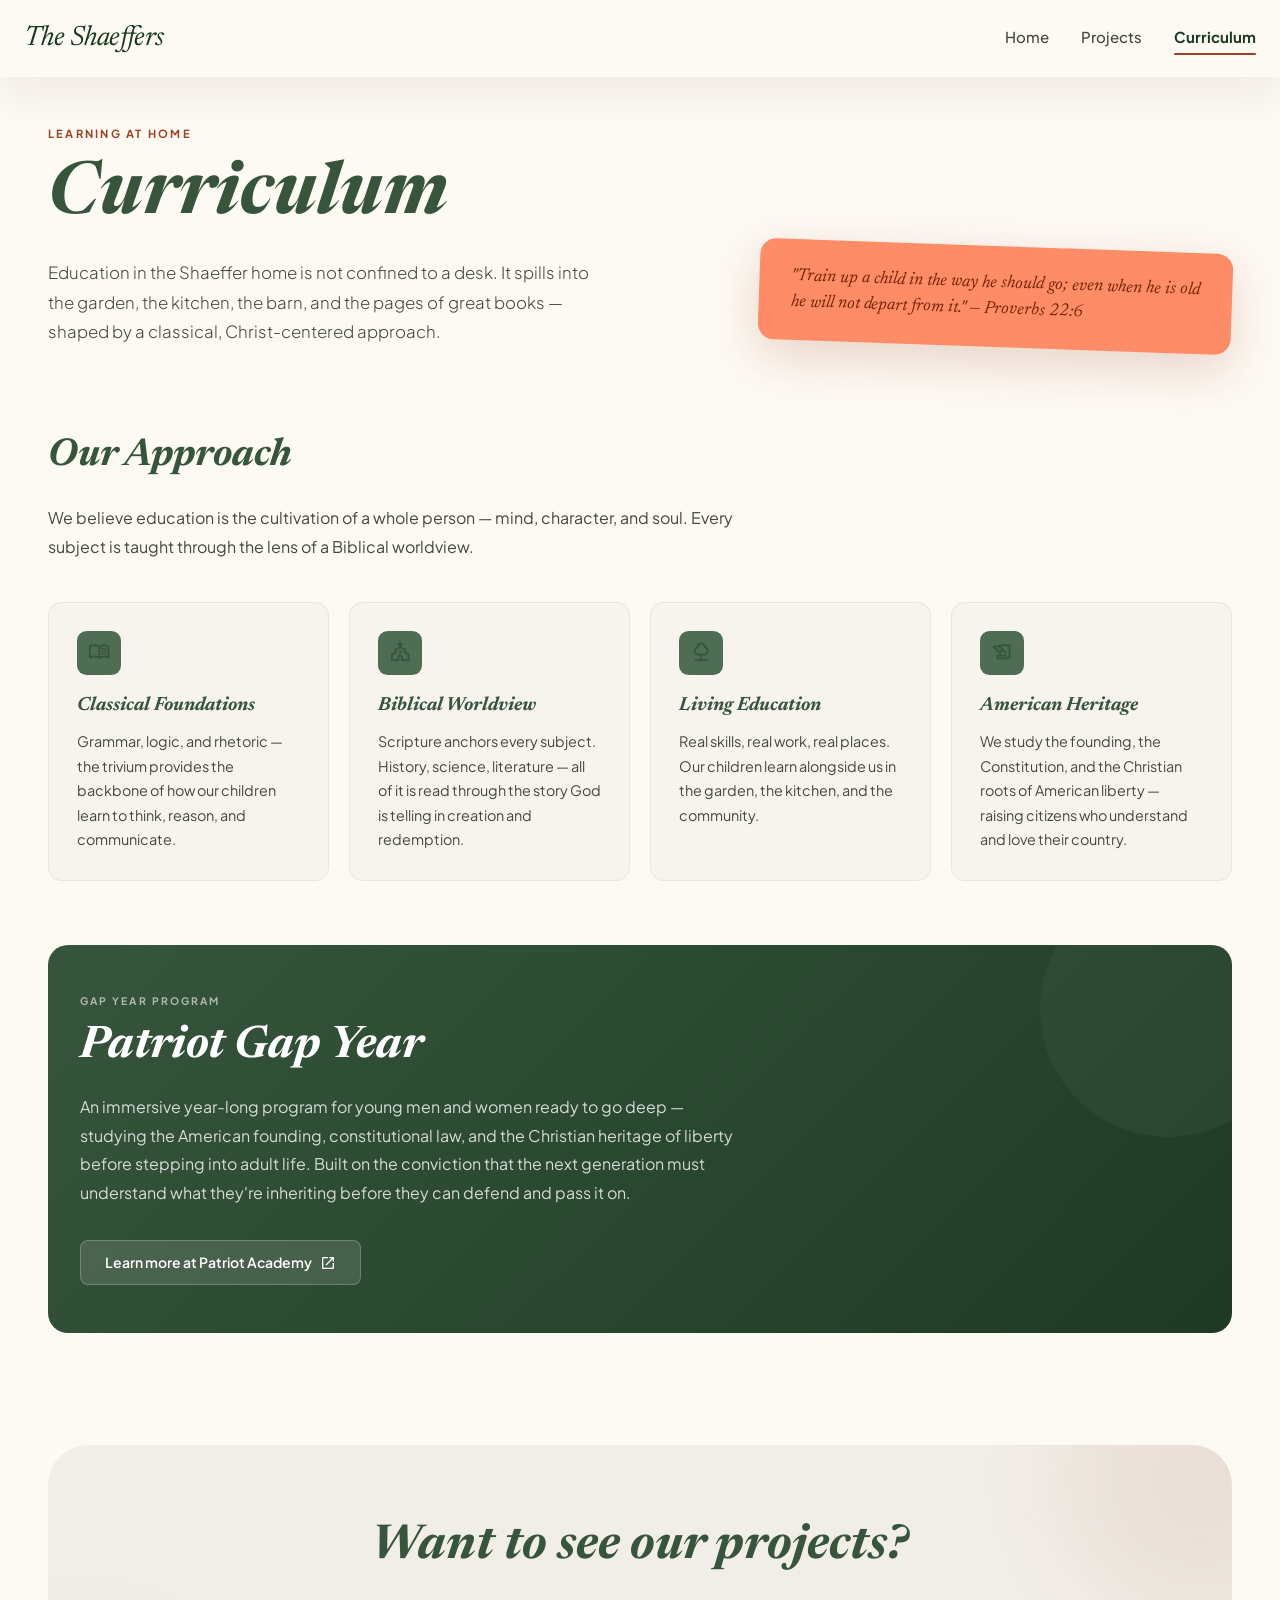
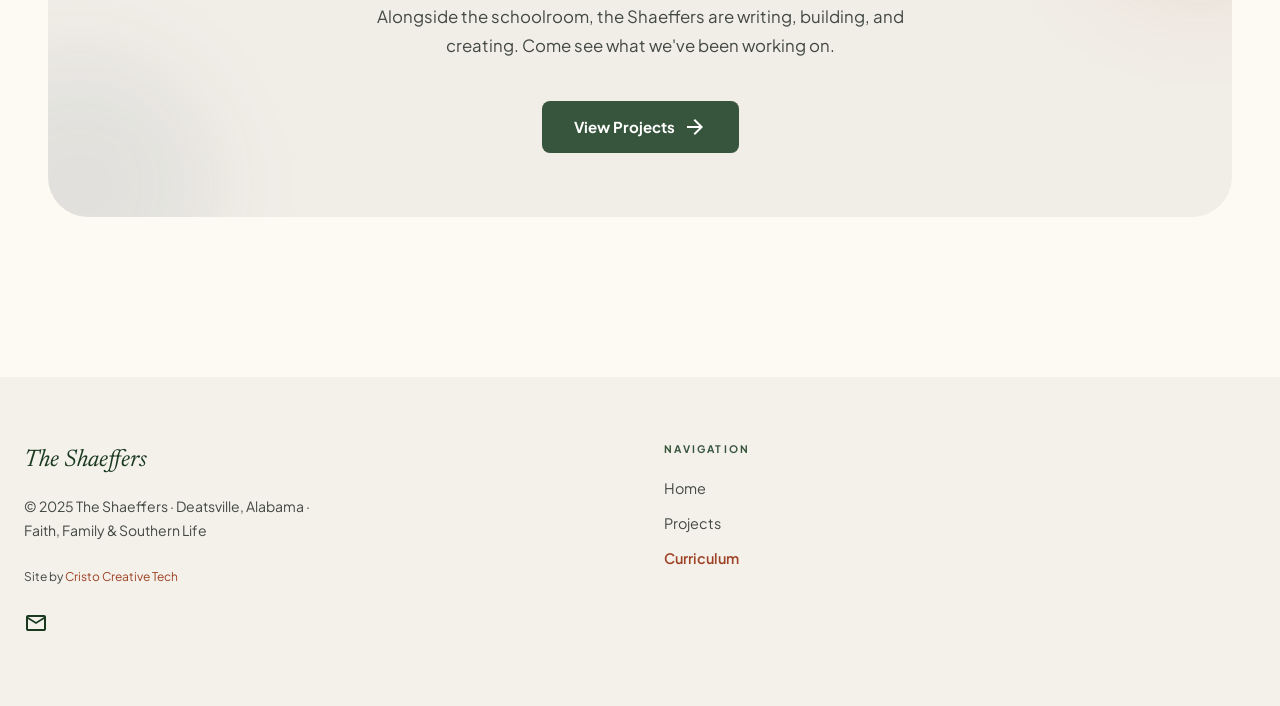
==== curriculum.html @ 3e33995f "SEO, mobile, dropped buttons, added Projects, and Curriculum" ====
<!DOCTYPE html>
<html lang="en">
<head>
  <meta charset="UTF-8">
  <meta name="viewport" content="width=device-width, initial-scale=1.0">
  <title>Curriculum | The Shaeffers</title>
  <meta name="description" content="The Shaeffer family's approach to homeschooling — classical education, Christian worldview, and the Patriot Gap Year program.">
  <link rel="preconnect" href="https://fonts.googleapis.com">
  <link rel="preconnect" href="https://fonts.gstatic.com" crossorigin>
  <link href="https://fonts.googleapis.com/css2?family=Newsreader:ital,opsz,wght@0,6..72,200..800;1,6..72,200..800&family=Plus+Jakarta+Sans:wght@200..800&display=swap" rel="stylesheet">
  <link href="https://fonts.googleapis.com/css2?family=Material+Symbols+Outlined:opsz,wght,FILL,GRAD@20..48,100..700,0..1,-50..200" rel="stylesheet">
  <link rel="stylesheet" href="styles.css">
  <style>
    .curriculum-section {
      max-width: 1280px;
      margin: 0 auto 4rem;
      padding: 0 1.5rem;
    }
    @media (min-width: 768px) {
      .curriculum-section { padding: 0 3rem; }
    }
    .curriculum-section__heading {
      font-family: var(--font-serif);
      font-size: clamp(1.6rem, 3vw, 2.4rem);
      font-style: italic;
      color: var(--c-primary);
      margin-bottom: 1rem;
    }
    .curriculum-section__sub {
      font-size: 1rem;
      color: var(--c-on-surface-variant);
      line-height: 1.8;
      max-width: 60ch;
      margin-bottom: 2.5rem;
    }
    .curriculum-pillars {
      display: grid;
      grid-template-columns: 1fr;
      gap: 1.25rem;
      margin-bottom: 4rem;
    }
    @media (min-width: 640px)  { .curriculum-pillars { grid-template-columns: 1fr 1fr; } }
    @media (min-width: 1024px) { .curriculum-pillars { grid-template-columns: repeat(4, 1fr); } }
    .pillar-card {
      background: var(--c-surface-low);
      border: 1px solid var(--c-outline-variant);
      border-radius: 0.875rem;
      padding: 1.75rem;
    }
    .pillar-card__icon {
      display: flex;
      align-items: center;
      justify-content: center;
      width: 2.75rem;
      height: 2.75rem;
      border-radius: 0.6rem;
      background: var(--c-primary-container);
      color: var(--c-primary);
      margin-bottom: 1rem;
    }
    .pillar-card__icon .material-symbols-outlined { font-size: 1.4rem; }
    .pillar-card__title {
      font-family: var(--font-serif);
      font-style: italic;
      font-size: 1.2rem;
      color: var(--c-primary);
      margin-bottom: 0.5rem;
    }
    .pillar-card__body {
      font-size: 0.9rem;
      color: var(--c-on-surface-variant);
      line-height: 1.7;
    }

    .patriot-banner {
      background: linear-gradient(135deg, var(--c-primary) 0%, #1e3a24 100%);
      border-radius: 1.25rem;
      padding: 3rem 2rem;
      color: #fff;
      margin-bottom: 4rem;
      position: relative;
      overflow: hidden;
    }
    .patriot-banner::before {
      content: '';
      position: absolute;
      top: -4rem; right: -4rem;
      width: 16rem; height: 16rem;
      border-radius: 50%;
      background: rgba(255,255,255,0.04);
    }
    .patriot-banner__eyebrow {
      display: block;
      font-size: 0.65rem;
      font-weight: 700;
      letter-spacing: 0.2em;
      text-transform: uppercase;
      color: rgba(255,255,255,0.6);
      margin-bottom: 0.75rem;
    }
    .patriot-banner__title {
      font-family: var(--font-serif);
      font-size: clamp(1.8rem, 4vw, 2.8rem);
      font-style: italic;
      line-height: 1.15;
      margin-bottom: 1.25rem;
    }
    .patriot-banner__body {
      font-size: 1rem;
      line-height: 1.8;
      color: rgba(255,255,255,0.8);
      max-width: 55ch;
      margin-bottom: 2rem;
    }
    .patriot-banner__link {
      display: inline-flex;
      align-items: center;
      gap: 0.5rem;
      background: rgba(255,255,255,0.12);
      border: 1px solid rgba(255,255,255,0.22);
      color: #fff;
      padding: 0.65rem 1.5rem;
      border-radius: 0.5rem;
      font-weight: 600;
      font-size: 0.875rem;
      transition: background 0.2s ease;
      text-decoration: none;
    }
    .patriot-banner__link:hover { background: rgba(255,255,255,0.2); }
    .patriot-banner__link .material-symbols-outlined { font-size: 1rem; }

    .adv-outro { padding: 3rem 1.5rem 5rem; }
    @media (min-width: 768px) { .adv-outro { padding: 3rem 3rem 6rem; } }
  </style>
</head>
<body>

  <nav class="site-nav" aria-label="Primary navigation">
    <div class="nav-inner">
      <a class="nav-brand" href="index.html">
        <span class="nav-title">The Shaeffers</span>
      </a>
      <div class="nav-links">
        <a href="index.html">Home</a>
        <a href="projects.html">Projects</a>
        <a href="curriculum.html" class="active">Curriculum</a>
      </div>
    </div>
  </nav>

  <main>

    <div class="hero-interior">
      <div class="hero-interior-grid">
        <div>
          <span class="hero-interior__eyebrow">Learning at Home</span>
          <h1 class="hero-interior__headline">Curriculum</h1>
          <p class="hero-interior__sub">Education in the Shaeffer home is not confined to a desk. It spills into the garden, the kitchen, the barn, and the pages of great books — shaped by a classical, Christ-centered approach.</p>
        </div>
        <div>
          <div class="hero-quote-card">
            <p>"Train up a child in the way he should go; even when he is old he will not depart from it." — Proverbs 22:6</p>
          </div>
        </div>
      </div>
    </div>

    <!-- Pillars -->
    <div class="curriculum-section">
      <h2 class="curriculum-section__heading">Our Approach</h2>
      <p class="curriculum-section__sub">We believe education is the cultivation of a whole person — mind, character, and soul. Every subject is taught through the lens of a Biblical worldview.</p>

      <div class="curriculum-pillars">
        <div class="pillar-card">
          <div class="pillar-card__icon">
            <span class="material-symbols-outlined" aria-hidden="true">menu_book</span>
          </div>
          <h3 class="pillar-card__title">Classical Foundations</h3>
          <p class="pillar-card__body">Grammar, logic, and rhetoric — the trivium provides the backbone of how our children learn to think, reason, and communicate.</p>
        </div>
        <div class="pillar-card">
          <div class="pillar-card__icon">
            <span class="material-symbols-outlined" aria-hidden="true">church</span>
          </div>
          <h3 class="pillar-card__title">Biblical Worldview</h3>
          <p class="pillar-card__body">Scripture anchors every subject. History, science, literature — all of it is read through the story God is telling in creation and redemption.</p>
        </div>
        <div class="pillar-card">
          <div class="pillar-card__icon">
            <span class="material-symbols-outlined" aria-hidden="true">nature</span>
          </div>
          <h3 class="pillar-card__title">Living Education</h3>
          <p class="pillar-card__body">Real skills, real work, real places. Our children learn alongside us in the garden, the kitchen, and the community.</p>
        </div>
        <div class="pillar-card">
          <div class="pillar-card__icon">
            <span class="material-symbols-outlined" aria-hidden="true">history_edu</span>
          </div>
          <h3 class="pillar-card__title">American Heritage</h3>
          <p class="pillar-card__body">We study the founding, the Constitution, and the Christian roots of American liberty — raising citizens who understand and love their country.</p>
        </div>
      </div>
    </div>

    <!-- Patriot Gap Year -->
    <div class="curriculum-section">
      <div class="patriot-banner">
        <span class="patriot-banner__eyebrow">Gap Year Program</span>
        <h2 class="patriot-banner__title">Patriot Gap Year</h2>
        <p class="patriot-banner__body">An immersive year-long program for young men and women ready to go deep — studying the American founding, constitutional law, and the Christian heritage of liberty before stepping into adult life. Built on the conviction that the next generation must understand what they're inheriting before they can defend and pass it on.</p>
        <a href="https://patriotacademy.com" target="_blank" rel="noopener" class="patriot-banner__link">
          Learn more at Patriot Academy
          <span class="material-symbols-outlined" aria-hidden="true">open_in_new</span>
        </a>
      </div>
    </div>

    <!-- Outro -->
    <div class="adv-outro">
      <div class="outro-card">
        <h2 class="outro-card__title">Want to see our projects?</h2>
        <p class="outro-card__sub">Alongside the schoolroom, the Shaeffers are writing, building, and creating. Come see what we've been working on.</p>
        <a href="projects.html" class="btn-primary">
          View Projects
          <span class="material-symbols-outlined" aria-hidden="true">arrow_forward</span>
        </a>
      </div>
    </div>

  </main>

  <footer class="site-footer">
    <div class="footer-inner">
      <div>
        <span class="footer-title">The Shaeffers</span>
        <p class="footer-copy">© 2025 The Shaeffers · Deatsville, Alabama · Faith, Family &amp; Southern Life</p>
        <p class="footer-copy" style="margin-top:0.5rem;font-size:0.75rem;">Site by <a href="https://cristocreativetech.com" target="_blank" rel="noopener" style="color:var(--c-secondary)">Cristo Creative Tech</a></p>
        <div class="footer-social">
          <a href="mailto:matt@theshaeffers.com" aria-label="Email us">
            <span class="material-symbols-outlined" aria-hidden="true">mail</span>
          </a>
        </div>
      </div>
      <div class="footer-nav-grid">
        <div class="footer-nav-col">
          <span class="footer-nav-heading">Navigation</span>
          <a href="index.html">Home</a>
          <a href="projects.html">Projects</a>
          <a href="curriculum.html">Curriculum</a>
        </div>
      </div>
    </div>
  </footer>

  <nav class="bottom-nav" aria-label="Mobile navigation">
    <a href="index.html" class="bottom-nav-item">
      <span class="material-symbols-outlined" aria-hidden="true">home</span>
      <span>Home</span>
    </a>
    <a href="projects.html" class="bottom-nav-item">
      <span class="material-symbols-outlined" aria-hidden="true">folder_open</span>
      <span>Projects</span>
    </a>
    <a href="curriculum.html" class="bottom-nav-item active">
      <span class="material-symbols-outlined" aria-hidden="true">school</span>
      <span>Curriculum</span>
    </a>
  </nav>

  <script src="main.js"></script>
</body>
</html>
---- styles.css ----
/* The Shaeffer Archivist — Design System */

/* ========================================
   DESIGN TOKENS
   ======================================== */
:root {
  --c-primary: #37553d;
  --c-secondary: #9d4224;
  --c-tertiary: #28536b;
  --c-bg: #fdf9f3;
  --c-surface: #fdf9f3;
  --c-surface-low: #f7f3ed;
  --c-surface-container: #f1ede7;
  --c-surface-high: #ebe8e2;
  --c-surface-highest: #e6e2dc;
  --c-surface-lowest: #ffffff;
  --c-surface-dim: #dddad4;
  --c-on-surface: #1c1c18;
  --c-on-surface-variant: #424842;
  --c-on-primary: #ffffff;
  --c-on-secondary: #ffffff;
  --c-primary-container: #4f6d54;
  --c-primary-fixed: #c9ebcc;
  --c-on-primary-fixed: #cbedce;
  --c-secondary-container: #fe8c67;
  --c-secondary-fixed: #ffdbd0;
  --c-on-secondary-container: #742407;
  --c-tertiary-fixed: #c6e7ff;
  --c-tint: #48654d;
  --c-outline-variant: rgba(194, 200, 192, 0.3);
  --font-serif: 'Newsreader', Georgia, serif;
  --font-sans: 'Plus Jakarta Sans', system-ui, sans-serif;
  --radius-sm: 0.25rem;
  --radius-md: 0.5rem;
  --radius-lg: 0.75rem;
  --radius-xl: 1rem;
  --radius-2xl: 1.5rem;
  --radius-full: 9999px;
  --shadow-nav: 0 20px 40px rgba(28, 28, 24, 0.06);
  --shadow-mobile-nav: 0 -10px 30px rgba(28, 28, 24, 0.04);
  --shadow-card: 0 40px 80px rgba(28, 28, 24, 0.06);
  --shadow-polaroid: 0 8px 32px rgba(28, 28, 24, 0.1);
}

/* ========================================
   RESET & BASE
   ======================================== */
*, *::before, *::after { box-sizing: border-box; margin: 0; padding: 0; }
html { font-size: 16px; scroll-behavior: smooth; }
body {
  font-family: var(--font-sans);
  background: var(--c-bg);
  color: var(--c-on-surface);
  line-height: 1.6;
  min-height: 100dvh;
  padding-bottom: 5rem;
}
img { display: block; max-width: 100%; height: auto; }
a { color: inherit; text-decoration: none; }
button { cursor: pointer; font-family: var(--font-sans); border: none; }

/* ========================================
   TOP NAVIGATION
   ======================================== */
.site-nav {
  position: sticky;
  top: 0;
  z-index: 50;
  background: rgba(253, 249, 243, 0.82);
  backdrop-filter: blur(20px);
  -webkit-backdrop-filter: blur(20px);
  box-shadow: var(--shadow-nav);
}
.nav-inner {
  display: flex;
  align-items: center;
  justify-content: space-between;
  max-width: 1536px;
  margin: 0 auto;
  padding: 1rem 1.5rem;
}
.nav-brand { display: flex; align-items: center; gap: 1rem; }
.nav-crest {
  width: 2.5rem;
  height: 2.5rem;
  border-radius: var(--radius-full);
  object-fit: cover;
  background: var(--c-primary-container);
}
.nav-title {
  font-family: var(--font-serif);
  font-size: 1.75rem;
  font-style: italic;
  font-weight: 400;
  color: #1a3a20;
  letter-spacing: -0.02em;
}
.nav-links { display: none; gap: 2rem; align-items: center; }
.nav-links a {
  font-size: 0.9375rem;
  font-weight: 500;
  color: var(--c-on-surface-variant);
  transition: color 0.25s ease;
  position: relative;
  padding-bottom: 2px;
}
.nav-links a:hover { color: var(--c-secondary); }
.nav-links a.active { font-weight: 700; color: #1a3a20; }
.nav-links a.active::after {
  content: '';
  position: absolute;
  bottom: -4px;
  left: 0;
  right: 0;
  height: 2px;
  background: var(--c-secondary);
  border-radius: 2px;
}

/* ========================================
   BOTTOM NAVIGATION (MOBILE)
   ======================================== */
.bottom-nav {
  position: fixed;
  bottom: 0;
  left: 0;
  width: 100%;
  z-index: 50;
  display: flex;
  justify-content: space-around;
  align-items: center;
  padding: 0.75rem 1rem 1.5rem;
  background: rgba(250, 248, 245, 0.96);
  backdrop-filter: blur(12px);
  -webkit-backdrop-filter: blur(12px);
  border-radius: 1.5rem 1.5rem 0 0;
  box-shadow: var(--shadow-mobile-nav);
}
.bottom-nav-item {
  display: flex;
  flex-direction: column;
  align-items: center;
  gap: 0.15rem;
  padding: 0.35rem 0.9rem;
  border-radius: var(--radius-lg);
  color: var(--c-on-surface-variant);
  font-size: 0.65rem;
  font-family: var(--font-serif);
  font-style: italic;
  transition: all 0.2s ease;
}
.bottom-nav-item .material-symbols-outlined { font-size: 1.4rem; }
.bottom-nav-item.active {
  color: #7a2800;
  background: rgba(253, 219, 208, 0.55);
}

/* ========================================
   MATERIAL ICONS
   ======================================== */
.material-symbols-outlined {
  font-variation-settings: 'FILL' 0, 'wght' 400, 'GRAD' 0, 'opsz' 24;
}
.icon-fill {
  font-variation-settings: 'FILL' 1, 'wght' 400, 'GRAD' 0, 'opsz' 24;
}

/* ========================================
   DESKTOP NAV / BODY PADDING
   ======================================== */
@media (min-width: 768px) {
  body { padding-bottom: 0; }
  .nav-links { display: flex; }
  .bottom-nav { display: none; }
}

/* ========================================
   HERO — HOME PAGE
   ======================================== */
.hero-home {
  position: relative;
  min-height: 88vh;
  display: flex;
  flex-direction: column;
  justify-content: flex-end;
  padding: 1.5rem 1.5rem 6rem;
  overflow: hidden;
}
.hero-home__bg {
  position: absolute;
  inset: 0;
  z-index: 0;
}
.hero-home__bg img {
  width: 100%;
  height: 100%;
  object-fit: cover;
}
.hero-home__bg::after {
  content: '';
  position: absolute;
  inset: 0;
  background: linear-gradient(to top, var(--c-bg) 0%, rgba(253,249,243,0.3) 55%, transparent 100%);
}
.hero-home__content {
  position: relative;
  z-index: 1;
  max-width: 56rem;
  animation: fadeUp 0.75s ease both;
}
.hero-home__eyebrow {
  display: block;
  font-size: 0.7rem;
  font-weight: 700;
  letter-spacing: 0.2em;
  text-transform: uppercase;
  color: var(--c-secondary);
  margin-bottom: 1.25rem;
}
.hero-home__headline {
  font-family: var(--font-serif);
  font-size: clamp(3rem, 10vw, 7rem);
  font-style: italic;
  font-weight: 400;
  color: var(--c-primary);
  line-height: 0.9;
  letter-spacing: -0.03em;
  margin-bottom: 2rem;
}
.hero-home__headline span {
  display: block;
  padding-left: clamp(2rem, 6vw, 6rem);
}
.hero-home__sub {
  color: var(--c-on-surface-variant);
  max-width: 34rem;
  font-size: 1.05rem;
  line-height: 1.75;
  font-weight: 500;
}

@media (min-width: 768px) {
  .hero-home { padding: 1.5rem 3rem 8rem; }
}

/* ========================================
   MISSION STATEMENT
   ======================================== */
.mission { padding: 6rem 1.5rem; }
.mission-inner {
  max-width: 1280px;
  margin: 0 auto;
  display: grid;
  grid-template-columns: 1fr;
  gap: 3rem;
}
.mission-quote { position: relative; }
.mission-quote__blob {
  position: absolute;
  top: -3rem;
  left: -1.5rem;
  width: 8rem;
  height: 8rem;
  background: var(--c-secondary-fixed);
  border-radius: 50%;
  opacity: 0.25;
  filter: blur(3rem);
}
.mission-quote h2 {
  font-family: var(--font-serif);
  font-size: clamp(1.6rem, 3.5vw, 2.6rem);
  color: var(--c-primary);
  line-height: 1.3;
  position: relative;
  z-index: 1;
}
.mission-divider {
  width: 6rem;
  height: 1px;
  background: var(--c-secondary);
  margin-top: 2rem;
}
.mission-body p {
  color: var(--c-on-surface-variant);
  line-height: 1.8;
  margin-bottom: 2rem;
}
.heirloom-badge {
  display: inline-block;
  padding: 0.75rem 1.5rem;
  background: linear-gradient(135deg, var(--c-secondary) 0%, var(--c-secondary-container) 100%);
  color: var(--c-on-secondary);
  border-radius: var(--radius-md);
  font-weight: 700;
  box-shadow: 0 8px 32px rgba(157, 66, 36, 0.25);
  transform: rotate(-1deg) translateX(1rem);
}

@media (min-width: 768px) {
  .mission-inner {
    grid-template-columns: 7fr 5fr;
    gap: 5rem;
    align-items: center;
  }
}

/* ========================================
   HOME BENTO GRID
   ======================================== */
.bento-home { padding: 3rem 1.5rem; }
.bento-home-inner {
  max-width: 1536px;
  margin: 0 auto;
  display: grid;
  grid-template-columns: 1fr;
  gap: 2rem;
}
.bento-card {
  position: relative;
  border-radius: var(--radius-xl);
  overflow: hidden;
  background: var(--c-surface-high);
  aspect-ratio: 4 / 5;
  display: block;
}
.bento-card img {
  width: 100%;
  height: 100%;
  object-fit: cover;
  transition: transform 0.7s ease;
  position: absolute;
  inset: 0;
}
.bento-card:hover img { transform: scale(1.05); }
.bento-card__overlay {
  position: absolute;
  inset: 0;
  transition: background 0.35s ease;
}
.bento-card--journal .bento-card__overlay    { background: rgba(55, 85, 61, 0.25); }
.bento-card--adventures .bento-card__overlay { background: rgba(40, 83, 107, 0.25); }
.bento-card--roots .bento-card__overlay      { background: rgba(157, 66, 36, 0.25); }
.bento-card:hover .bento-card__overlay       { background: rgba(28, 28, 24, 0.42); }
.bento-card__content {
  position: absolute;
  bottom: 0;
  left: 0;
  padding: 2rem;
  width: 100%;
}
.bento-card__eyebrow {
  display: block;
  font-size: 0.65rem;
  font-weight: 700;
  letter-spacing: 0.18em;
  text-transform: uppercase;
  color: rgba(255,255,255,0.8);
  margin-bottom: 0.5rem;
}
.bento-card__title {
  font-family: var(--font-serif);
  font-size: 2.25rem;
  font-style: italic;
  color: #fff;
  margin-bottom: 1rem;
}
.bento-card__link {
  display: inline-flex;
  align-items: center;
  gap: 0.5rem;
  color: #fff;
  font-weight: 600;
  font-size: 0.9rem;
}
.bento-card__link .material-symbols-outlined {
  font-size: 1rem;
  transition: transform 0.2s ease;
}
.bento-card:hover .bento-card__link .material-symbols-outlined {
  transform: translateX(4px);
}

@media (min-width: 768px) {
  .bento-home-inner { grid-template-columns: repeat(3, 1fr); }
  .bento-home-inner .bento-card:nth-child(2) { margin-top: 3rem; }
}

/* ========================================
   ORDINARY MAGIC
   ======================================== */
.ordinary-magic {
  background: var(--c-surface-low);
  padding: 8rem 1.5rem;
}
.ordinary-magic-inner {
  max-width: 1280px;
  margin: 0 auto;
  display: grid;
  grid-template-columns: 1fr;
  gap: 5rem;
  align-items: center;
}
.polaroid {
  display: inline-block;
  padding: 1.5rem 1.5rem 3rem;
  background: var(--c-surface-lowest);
  border-radius: var(--radius-md);
  box-shadow: var(--shadow-polaroid);
  transform: rotate(2deg);
  max-width: 28rem;
}
.polaroid img { width: 100%; border-radius: 2px; }
.polaroid__caption {
  font-family: var(--font-serif);
  font-style: italic;
  color: var(--c-on-surface-variant);
  text-align: center;
  margin-top: 1.25rem;
  font-size: 0.875rem;
}
.ordinary-magic__title {
  font-family: var(--font-serif);
  font-size: clamp(2rem, 5vw, 3.25rem);
  color: var(--c-primary);
  margin-bottom: 2rem;
  line-height: 1.15;
}
.ordinary-magic__title em { color: var(--c-secondary); font-style: italic; }
.ordinary-magic__body {
  color: var(--c-on-surface-variant);
  font-size: 1.05rem;
  line-height: 1.8;
}

@media (min-width: 768px) {
  .ordinary-magic-inner { grid-template-columns: 1fr 1fr; }
}

/* ========================================
   INTERIOR PAGE HERO
   ======================================== */
.hero-interior {
  padding: 3rem 1.5rem 0;
  max-width: 1280px;
  margin: 0 auto;
}
.hero-interior-grid {
  display: grid;
  grid-template-columns: 1fr;
  gap: 2.5rem;
  align-items: flex-end;
  margin-bottom: 5rem;
  animation: fadeUp 0.7s ease both;
}
.hero-interior__eyebrow {
  display: block;
  font-size: 0.7rem;
  font-weight: 700;
  letter-spacing: 0.2em;
  text-transform: uppercase;
  color: var(--c-secondary);
  margin-bottom: 1rem;
}
.hero-interior__headline {
  font-family: var(--font-serif);
  font-size: clamp(2.5rem, 7vw, 4.5rem);
  font-style: italic;
  color: var(--c-primary);
  line-height: 1.05;
  margin-bottom: 1.5rem;
}
.hero-interior__sub {
  font-size: 1.05rem;
  color: var(--c-on-surface-variant);
  line-height: 1.75;
  max-width: 34rem;
  font-weight: 300;
}
.hero-quote-card {
  background: var(--c-secondary-container);
  padding: 1.5rem 2rem;
  border-radius: var(--radius-xl);
  transform: rotate(2deg);
  box-shadow: 0 1rem 3rem rgba(157, 66, 36, 0.2);
}
.hero-quote-card p {
  font-family: var(--font-serif);
  font-style: italic;
  font-size: 1.1rem;
  color: var(--c-on-secondary-container);
  line-height: 1.5;
}
.hero-photo-wrap { position: relative; }
.hero-photo-card {
  aspect-ratio: 4/5;
  border-radius: var(--radius-xl);
  overflow: hidden;
  box-shadow: 0 2rem 5rem rgba(28,28,24,0.14);
  transform: rotate(2deg);
  transition: transform 0.7s ease;
}
.hero-photo-card:hover { transform: rotate(0deg); }
.hero-photo-card img { width: 100%; height: 100%; object-fit: cover; }
.hero-badge {
  display: none;
  position: absolute;
  bottom: -1.5rem;
  left: -1.5rem;
  background: var(--c-secondary);
  color: var(--c-on-secondary);
  padding: 1.5rem 2rem;
  border-radius: var(--radius-lg);
  box-shadow: 0 2rem 4rem rgba(28,28,24,0.18);
  max-width: 20rem;
}
.hero-badge p {
  font-family: var(--font-serif);
  font-style: italic;
  font-size: 1.15rem;
  line-height: 1.4;
}

@media (min-width: 768px) {
  .hero-interior { padding: 3rem 3rem 0; }
  .hero-interior-grid { grid-template-columns: 7fr 5fr; gap: 3rem; }
  .hero-badge { display: block; }
}

/* ========================================
   ADVENTURES GRID
   ======================================== */
.adv-container {
  max-width: 1280px;
  margin: 0 auto;
  padding: 0 1.5rem 6rem;
  display: flex;
  flex-direction: column;
  gap: 2rem;
}
.adv-row {
  display: grid;
  grid-template-columns: 1fr;
  gap: 2rem;
}
@media (min-width: 768px) {
  .adv-container { padding: 0 3rem 6rem; }
  .adv-row--8-4 { grid-template-columns: 2fr 1fr; }
  .adv-row--4-8 { grid-template-columns: 1fr 2fr; }
}
.adv-card {
  position: relative;
  border-radius: var(--radius-xl);
  overflow: hidden;
  background: var(--c-surface-high);
  cursor: default;
}
.adv-img-wrap {
  position: relative;
  overflow: hidden;
  border-radius: var(--radius-xl);
}
.adv-img-wrap img {
  width: 100%;
  height: 100%;
  object-fit: cover;
  display: block;
  transition: transform 0.7s ease;
}
.adv-card:hover .adv-img-wrap img { transform: scale(1.05); }
.adv-img-wrap--16-9  { aspect-ratio: 16 / 9; }
.adv-img-wrap--4-5   { aspect-ratio: 4 / 5; }
.adv-img-wrap--1-1   { aspect-ratio: 1; }
.adv-img-wrap--2-1   { aspect-ratio: 2 / 1; }
.adv-img-wrap--tall  { min-height: 340px; height: 100%; }

.adv-hover-overlay {
  position: absolute;
  inset: 0;
  background: linear-gradient(to top, rgba(0,0,0,0.65) 0%, transparent 55%);
  opacity: 0;
  transition: opacity 0.4s ease;
  display: flex;
  flex-direction: column;
  justify-content: flex-end;
  padding: 2rem;
  border-radius: var(--radius-xl);
}
.adv-hover-overlay span {
  color: rgba(255,255,255,0.8);
  font-size: 0.8rem;
  font-weight: 500;
  margin-bottom: 0.35rem;
}
.adv-hover-overlay h3 {
  font-family: var(--font-serif);
  font-style: italic;
  font-size: 1.75rem;
  color: #fff;
}
.adv-card:hover .adv-hover-overlay { opacity: 1; }
.adv-meta { margin-top: 1.25rem; }
.adv-meta__row {
  display: flex;
  justify-content: space-between;
  align-items: flex-start;
  gap: 1rem;
}
.adv-meta__title {
  font-family: var(--font-serif);
  font-style: italic;
  font-size: 1.35rem;
  color: var(--c-primary);
  margin-bottom: 0.35rem;
}
.adv-meta__body { font-size: 0.875rem; color: var(--c-on-surface-variant); max-width: 36rem; }
.adv-tag {
  flex-shrink: 0;
  font-size: 0.7rem;
  font-weight: 700;
  background: var(--c-tertiary-fixed);
  color: var(--c-tertiary);
  padding: 0.2rem 0.7rem;
  border-radius: var(--radius-full);
}

/* ========================================
   HEIRLOOM RIBBON
   ======================================== */
.heirloom-ribbon {
  background: linear-gradient(135deg, var(--c-secondary) 0%, var(--c-secondary-container) 100%);
  border-radius: var(--radius-xl);
  padding: 2rem 2.5rem;
  transform: rotate(-1deg);
  box-shadow: 0 1rem 3rem rgba(157, 66, 36, 0.22);
  display: flex;
  flex-direction: column;
  gap: 1.5rem;
}
.heirloom-ribbon__body {
  display: flex;
  align-items: flex-start;
  gap: 1rem;
}
.heirloom-ribbon .material-symbols-outlined {
  font-size: 2rem;
  color: #fff;
  flex-shrink: 0;
  font-variation-settings: 'FILL' 1, 'wght' 400, 'GRAD' 0, 'opsz' 24;
}
.heirloom-ribbon p {
  font-family: var(--font-serif);
  font-style: italic;
  font-size: 1.05rem;
  color: #fff;
  line-height: 1.55;
}

@media (min-width: 768px) {
  .heirloom-ribbon { flex-direction: row; align-items: center; justify-content: space-between; }
}

/* ========================================
   ADVENTURES OUTRO
   ======================================== */
.adv-outro {
  max-width: 1280px;
  margin: 0 auto;
  padding: 0 1.5rem 4rem;
}
@media (min-width: 768px) { .adv-outro { padding: 0 3rem 4rem; } }
.outro-card {
  background: var(--c-surface-container);
  border-radius: 2.5rem;
  padding: 4rem 2rem;
  text-align: center;
  position: relative;
  overflow: hidden;
}
.outro-card::before {
  content: '';
  position: absolute;
  top: -6rem; right: -6rem;
  width: 16rem; height: 16rem;
  background: rgba(157, 66, 36, 0.08);
  border-radius: 50%;
  filter: blur(3rem);
}
.outro-card::after {
  content: '';
  position: absolute;
  bottom: -6rem; left: -6rem;
  width: 16rem; height: 16rem;
  background: rgba(40, 83, 107, 0.08);
  border-radius: 50%;
  filter: blur(3rem);
}
.outro-card__title {
  font-family: var(--font-serif);
  font-style: italic;
  font-size: clamp(2rem, 5vw, 3rem);
  color: var(--c-primary);
  margin-bottom: 1rem;
  position: relative;
  z-index: 1;
}
.outro-card__sub {
  color: var(--c-on-surface-variant);
  font-size: 1.05rem;
  max-width: 36rem;
  margin: 0 auto 2.5rem;
  line-height: 1.75;
  position: relative;
  z-index: 1;
}

/* ========================================
   BUTTONS
   ======================================== */
.btn-primary {
  display: inline-flex;
  align-items: center;
  gap: 0.5rem;
  padding: 0.875rem 2rem;
  background: var(--c-primary);
  color: var(--c-on-primary);
  border-radius: var(--radius-md);
  font-weight: 700;
  font-size: 0.9375rem;
  transition: background 0.2s ease, transform 0.15s ease;
  position: relative;
  z-index: 1;
  text-decoration: none;
}
.btn-primary:hover { background: var(--c-tint); transform: translateY(-1px); }

/* ========================================
   JOURNAL GRID
   ======================================== */
.journal-section {
  max-width: 1280px;
  margin: 0 auto;
  padding: 0 1.5rem 6rem;
}
.section-title {
  font-family: var(--font-serif);
  font-size: 1.875rem;
  color: var(--c-primary);
  margin-bottom: 3rem;
}
.journal-grid {
  display: grid;
  grid-template-columns: 1fr;
  gap: 1.5rem;
}
@media (min-width: 768px) {
  .journal-section { padding: 0 3rem 6rem; }
  .journal-grid { grid-template-columns: repeat(4, 1fr); }
  .j-card--featured { grid-column: span 2; grid-row: span 2; }
  .j-card--horizontal { grid-column: span 2; }
}
.j-card {
  border-radius: 1.25rem;
  overflow: hidden;
  background: var(--c-surface-lowest);
}
.j-card--featured {
  padding: 1.5rem;
  display: flex;
  flex-direction: column;
  gap: 1rem;
}
.j-card--featured .card-img {
  aspect-ratio: 16/9;
  border-radius: var(--radius-lg);
  overflow: hidden;
  position: relative;
}
.j-card--featured .card-img img {
  width: 100%;
  height: 100%;
  object-fit: cover;
  transition: transform 0.7s ease;
}
.j-card--featured:hover .card-img img { transform: scale(1.04); }
.card-tag {
  position: absolute;
  top: 0.75rem;
  left: 0.75rem;
  background: rgba(40, 83, 107, 0.88);
  backdrop-filter: blur(4px);
  color: #fff;
  font-size: 0.62rem;
  font-weight: 700;
  letter-spacing: 0.1em;
  text-transform: uppercase;
  padding: 0.25rem 0.65rem;
  border-radius: var(--radius-full);
}
.j-card__title {
  font-family: var(--font-serif);
  font-size: 1.35rem;
  color: #1a3a20;
  line-height: 1.25;
}
.j-card__body {
  font-size: 0.9rem;
  color: var(--c-on-surface-variant);
  line-height: 1.7;
  display: -webkit-box;
  -webkit-line-clamp: 3;
  -webkit-box-orient: vertical;
  overflow: hidden;
}
.j-card__date { font-size: 0.75rem; color: var(--c-on-surface-variant); margin-top: auto; padding-top: 1rem; }
.j-card--horizontal {
  padding: 1.5rem;
  display: flex;
  gap: 1.25rem;
  align-items: center;
  background: var(--c-surface-low);
}
.j-card--horizontal .card-thumb {
  width: 30%;
  flex-shrink: 0;
  aspect-ratio: 1;
  border-radius: var(--radius-lg);
  overflow: hidden;
}
.j-card--horizontal .card-thumb img { width: 100%; height: 100%; object-fit: cover; }
.j-card--horizontal .card-sub-label {
  display: block;
  font-size: 0.62rem;
  font-weight: 700;
  letter-spacing: 0.15em;
  text-transform: uppercase;
  color: var(--c-secondary);
  margin-bottom: 0.35rem;
}
.j-card--horizontal .j-card__title { font-size: 1rem; }
.j-card--horizontal .j-card__body { -webkit-line-clamp: 2; font-size: 0.8rem; }
.j-card--cta {
  background: var(--c-primary);
  color: var(--c-on-primary);
  padding: 2rem;
  display: flex;
  flex-direction: column;
  justify-content: space-between;
  gap: 1rem;
}
.j-card--cta .material-symbols-outlined { font-size: 2.5rem; }
.j-card--cta .j-card__title {
  font-family: var(--font-serif);
  font-style: italic;
  font-size: 1.25rem;
  color: #fff;
}
.j-card--cta .j-card__body { font-size: 0.8rem; color: var(--c-primary-fixed); }
.j-card--image { position: relative; min-height: 200px; }
.j-card--image img {
  width: 100%;
  height: 100%;
  object-fit: cover;
  position: absolute;
  inset: 0;
  transition: transform 0.7s ease;
}
.j-card--image:hover img { transform: scale(1.07); }
.card-caption {
  position: absolute;
  inset: 0;
  background: linear-gradient(to top, rgba(0,0,0,0.65) 0%, transparent 50%);
  display: flex;
  align-items: flex-end;
  padding: 1.5rem;
}
.card-caption p {
  font-family: var(--font-serif);
  font-style: italic;
  color: #fff;
  font-size: 1rem;
}

/* ========================================
   HEIRLOOM QUOTE SECTION
   ======================================== */
.heirloom-quote-wrap {
  position: relative;
  padding: 5rem 1.5rem;
  margin: 0 1.5rem 6rem;
  text-align: center;
}
.heirloom-quote-wrap::before {
  content: '';
  position: absolute;
  inset: 0;
  background: var(--c-surface-high);
  border-radius: 2rem;
  transform: rotate(-1deg) scale(1.04);
}
.heirloom-quote-inner {
  position: relative;
  z-index: 1;
  max-width: 48rem;
  margin: 0 auto;
}
.heirloom-divider {
  width: 6rem;
  height: 1px;
  background: var(--c-secondary);
  margin: 0 auto;
}
.heirloom-divider + * { margin-top: 2.5rem; }
.heirloom-quote {
  font-family: var(--font-serif);
  font-style: italic;
  font-size: clamp(1.5rem, 4vw, 2.75rem);
  color: var(--c-primary);
  line-height: 1.3;
  margin-bottom: 1.5rem;
}
.heirloom-attribution {
  font-size: 0.68rem;
  font-weight: 700;
  letter-spacing: 0.2em;
  text-transform: uppercase;
  color: var(--c-secondary);
  margin-bottom: 2.5rem;
  display: block;
}

/* ========================================
   CURRICULUM REVIEWS
   ======================================== */
.curriculum-section {
  max-width: 1280px;
  margin: 0 auto;
  padding: 0 1.5rem 8rem;
}
@media (min-width: 768px) { .curriculum-section { padding: 0 3rem 8rem; } }
.curriculum-title {
  font-family: var(--font-serif);
  font-size: 2.25rem;
  color: #1a3a20;
  text-align: center;
  margin-bottom: 3rem;
}
.curriculum-row {
  display: grid;
  grid-template-columns: 1fr;
  gap: 0.75rem;
  padding: 2rem 1rem;
  border-bottom: 1px solid var(--c-outline-variant);
  border-radius: var(--radius-xl);
  transition: background 0.25s ease;
}
.curriculum-row:hover { background: var(--c-surface-low); }
.curriculum-num { font-size: 1.1rem; font-weight: 700; color: var(--c-surface-dim); }
.curriculum-name { font-family: var(--font-serif); font-size: 1.2rem; color: var(--c-primary); margin-bottom: 0.2rem; }
.curriculum-method {
  font-size: 0.68rem;
  font-weight: 700;
  text-transform: uppercase;
  letter-spacing: 0.1em;
  color: var(--c-secondary);
}
.curriculum-review {
  font-size: 0.9rem;
  color: var(--c-on-surface-variant);
  line-height: 1.7;
  font-style: italic;
}
.curriculum-stars { display: flex; gap: 0.1rem; color: #7a3010; }
.curriculum-stars .material-symbols-outlined {
  font-size: 1.1rem;
  font-variation-settings: 'FILL' 1, 'wght' 400, 'GRAD' 0, 'opsz' 24;
}
.curriculum-stars .star-half {
  font-variation-settings: 'FILL' 0, 'wght' 400, 'GRAD' 0, 'opsz' 24;
}

@media (min-width: 768px) {
  .curriculum-row {
    grid-template-columns: 2fr 3fr 5fr 2fr;
    align-items: center;
    gap: 0;
  }
  .curriculum-review { padding-right: 2rem; }
  .curriculum-stars { justify-content: flex-end; }
}

/* ========================================
   ROOTS SHELL PAGE
   ======================================== */
.roots-hero {
  min-height: 60vh;
  display: flex;
  flex-direction: column;
  align-items: center;
  justify-content: center;
  text-align: center;
  padding: 6rem 1.5rem;
  max-width: 48rem;
  margin: 0 auto;
  animation: fadeUp 0.75s ease both;
}
.roots-hero__crest {
  width: 5rem;
  height: 5rem;
  border-radius: 50%;
  object-fit: cover;
  box-shadow: var(--shadow-polaroid);
  margin-bottom: 2.5rem;
}
.roots-hero__headline {
  font-family: var(--font-serif);
  font-style: italic;
  font-size: clamp(2.5rem, 8vw, 5rem);
  color: var(--c-primary);
  margin-bottom: 1.5rem;
  line-height: 1.1;
}
.roots-hero__sub {
  font-size: 1.05rem;
  color: var(--c-on-surface-variant);
  line-height: 1.8;
  margin-bottom: 2rem;
}
.roots-hero__tag {
  font-size: 0.68rem;
  font-weight: 700;
  letter-spacing: 0.2em;
  text-transform: uppercase;
  color: var(--c-secondary);
  display: block;
}
.roots-explore {
  background: var(--c-surface-container);
  padding: 5rem 1.5rem;
}
.roots-explore-inner {
  max-width: 1280px;
  margin: 0 auto;
}
.roots-explore-title {
  font-family: var(--font-serif);
  font-size: clamp(1.75rem, 4vw, 2.5rem);
  color: var(--c-primary);
  text-align: center;
  margin-bottom: 0.75rem;
}
.roots-explore-sub {
  text-align: center;
  color: var(--c-on-surface-variant);
  max-width: 32rem;
  margin: 0 auto 3rem;
  line-height: 1.7;
}
.roots-cards {
  display: grid;
  grid-template-columns: 1fr;
  gap: 1.5rem;
}
@media (min-width: 768px) {
  .roots-cards { grid-template-columns: repeat(2, 1fr); }
}
.roots-link-card {
  background: var(--c-surface-lowest);
  border-radius: var(--radius-xl);
  padding: 2rem;
  display: flex;
  align-items: center;
  gap: 1.5rem;
  transition: transform 0.25s ease, box-shadow 0.25s ease;
  text-decoration: none;
  color: inherit;
}
.roots-link-card:hover {
  transform: translateY(-4px);
  box-shadow: var(--shadow-card);
}
.roots-link-card__icon {
  width: 3.5rem;
  height: 3.5rem;
  background: var(--c-primary);
  border-radius: var(--radius-lg);
  display: flex;
  align-items: center;
  justify-content: center;
  color: var(--c-on-primary);
  flex-shrink: 0;
}
.roots-link-card__title {
  font-family: var(--font-serif);
  font-style: italic;
  font-size: 1.35rem;
  color: var(--c-primary);
  margin-bottom: 0.25rem;
}
.roots-link-card__sub { font-size: 0.875rem; color: var(--c-on-surface-variant); }

/* ========================================
   FOOTER
   ======================================== */
.site-footer {
  background: #f4f0ea;
  padding: 4rem 1.5rem;
  margin-top: 4rem;
}
.footer-inner {
  max-width: 1280px;
  margin: 0 auto;
  display: grid;
  grid-template-columns: 1fr;
  gap: 3rem;
}
.footer-title {
  font-family: var(--font-serif);
  font-style: italic;
  font-size: 1.5rem;
  color: #1a3a20;
  display: block;
  margin-bottom: 1rem;
}
.footer-copy {
  font-size: 0.875rem;
  color: var(--c-on-surface-variant);
  max-width: 20rem;
  line-height: 1.7;
  margin-bottom: 1.5rem;
}
.footer-social { display: flex; gap: 1rem; }
.footer-social a { color: #1a3a20; transition: color 0.2s ease; }
.footer-social a:hover { color: var(--c-secondary); }
.footer-nav-grid { display: grid; grid-template-columns: repeat(2, 1fr); gap: 2rem; }
.footer-nav-col { display: flex; flex-direction: column; gap: 0.75rem; }
.footer-nav-heading {
  display: block;
  font-size: 0.65rem;
  font-weight: 700;
  letter-spacing: 0.2em;
  text-transform: uppercase;
  color: var(--c-primary);
  margin-bottom: 0.5rem;
}
.footer-nav-col a {
  font-size: 0.9rem;
  color: var(--c-on-surface-variant);
  transition: color 0.2s ease;
}
.footer-nav-col a:hover { color: #1a3a20; text-decoration: underline; text-decoration-color: rgba(157,66,36,0.35); text-underline-offset: 3px; }
.footer-nav-col a.active { color: var(--c-secondary); font-weight: 600; }

@media (min-width: 768px) {
  .footer-inner { grid-template-columns: 1fr 1fr; align-items: flex-start; }
}

/* ========================================
   ANIMATION
   ======================================== */
@keyframes fadeUp {
  from { opacity: 0; transform: translateY(1.5rem); }
  to   { opacity: 1; transform: translateY(0); }
}
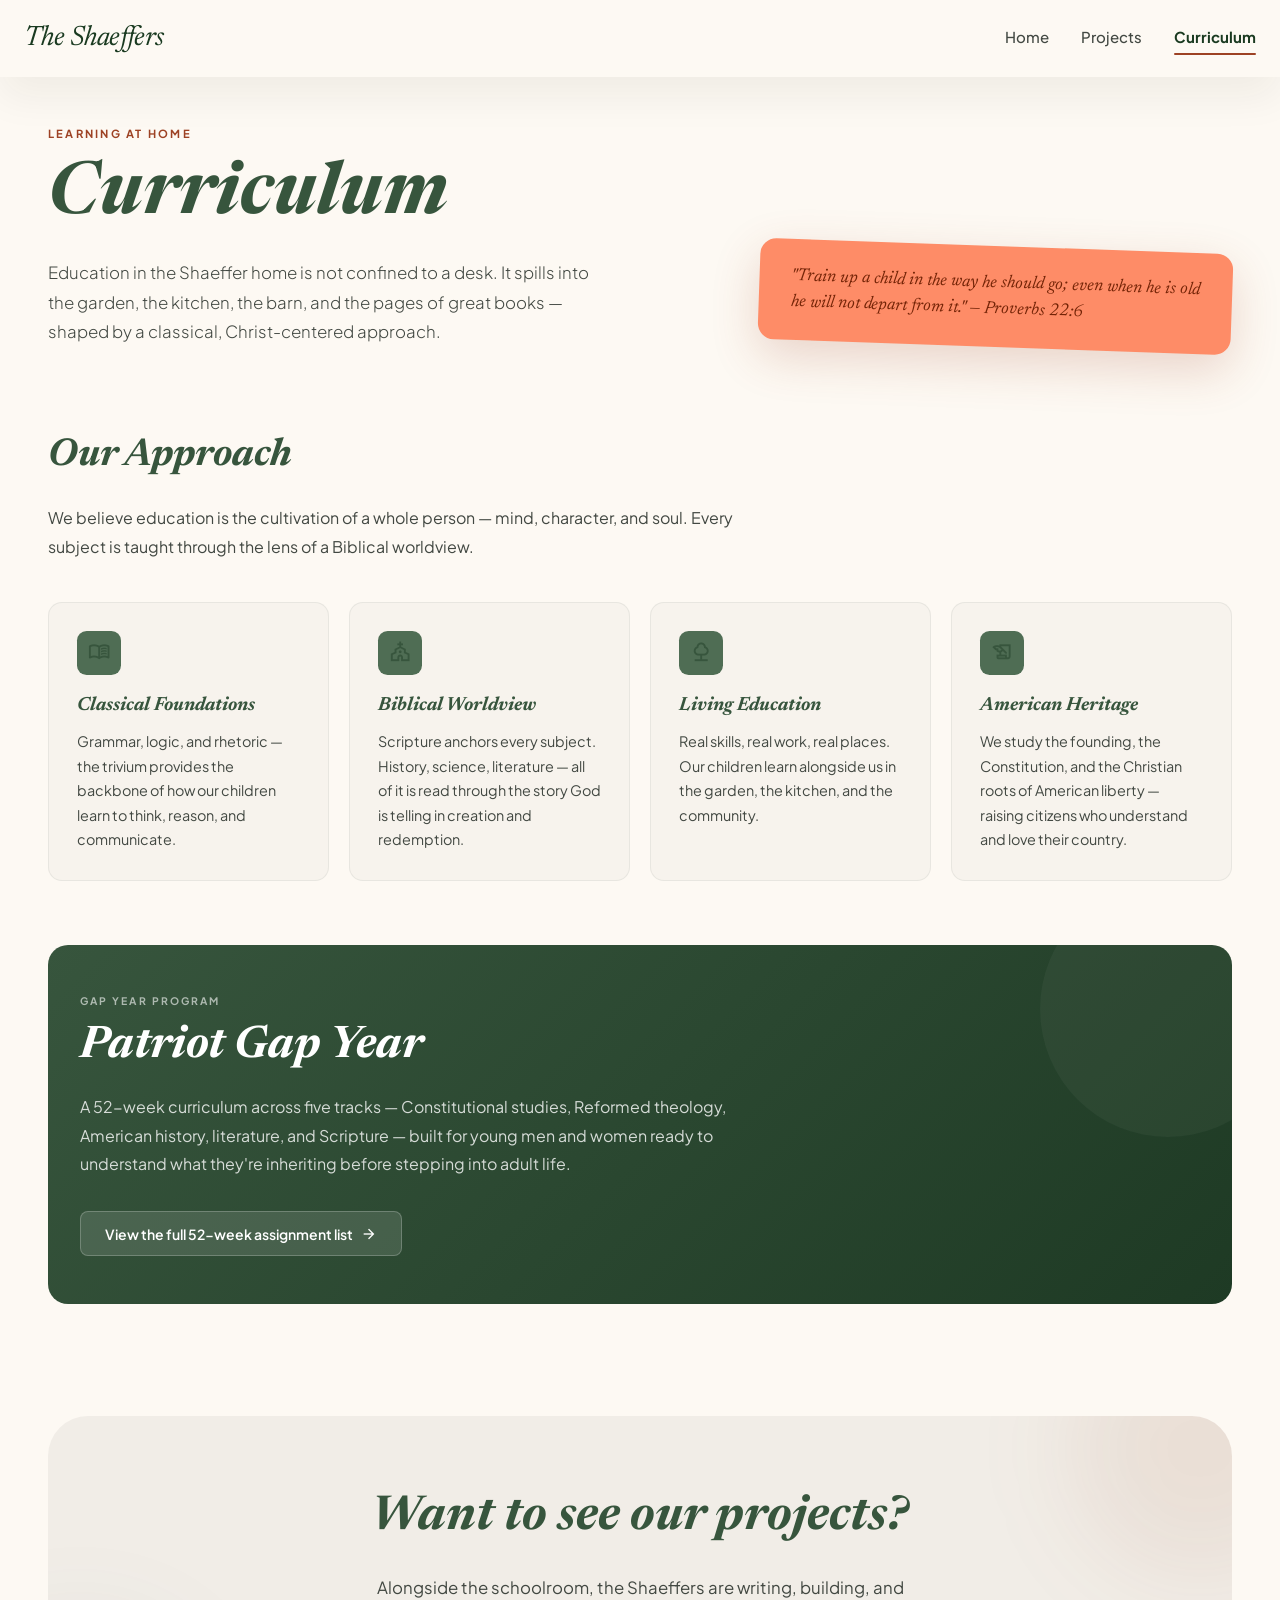
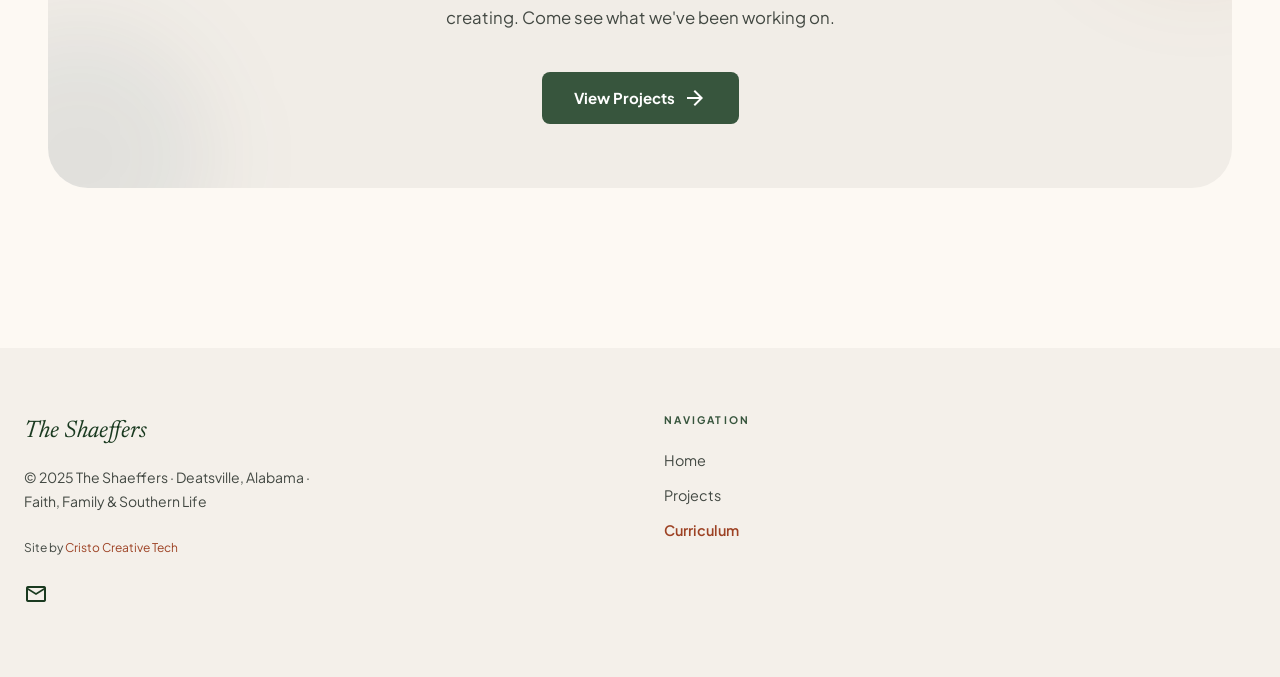
==== commit 2110d970: "going live" ====
--- a/curriculum.html
+++ b/curriculum.html
@@ -207,10 +207,10 @@
       <div class="patriot-banner">
         <span class="patriot-banner__eyebrow">Gap Year Program</span>
         <h2 class="patriot-banner__title">Patriot Gap Year</h2>
-        <p class="patriot-banner__body">An immersive year-long program for young men and women ready to go deep — studying the American founding, constitutional law, and the Christian heritage of liberty before stepping into adult life. Built on the conviction that the next generation must understand what they're inheriting before they can defend and pass it on.</p>
-        <a href="https://patriotacademy.com" target="_blank" rel="noopener" class="patriot-banner__link">
-          Learn more at Patriot Academy
-          <span class="material-symbols-outlined" aria-hidden="true">open_in_new</span>
+        <p class="patriot-banner__body">A 52-week curriculum across five tracks — Constitutional studies, Reformed theology, American history, literature, and Scripture — built for young men and women ready to understand what they're inheriting before stepping into adult life.</p>
+        <a href="gapyear.html" class="patriot-banner__link">
+          View the full 52-week assignment list
+          <span class="material-symbols-outlined" aria-hidden="true">arrow_forward</span>
         </a>
       </div>
     </div>
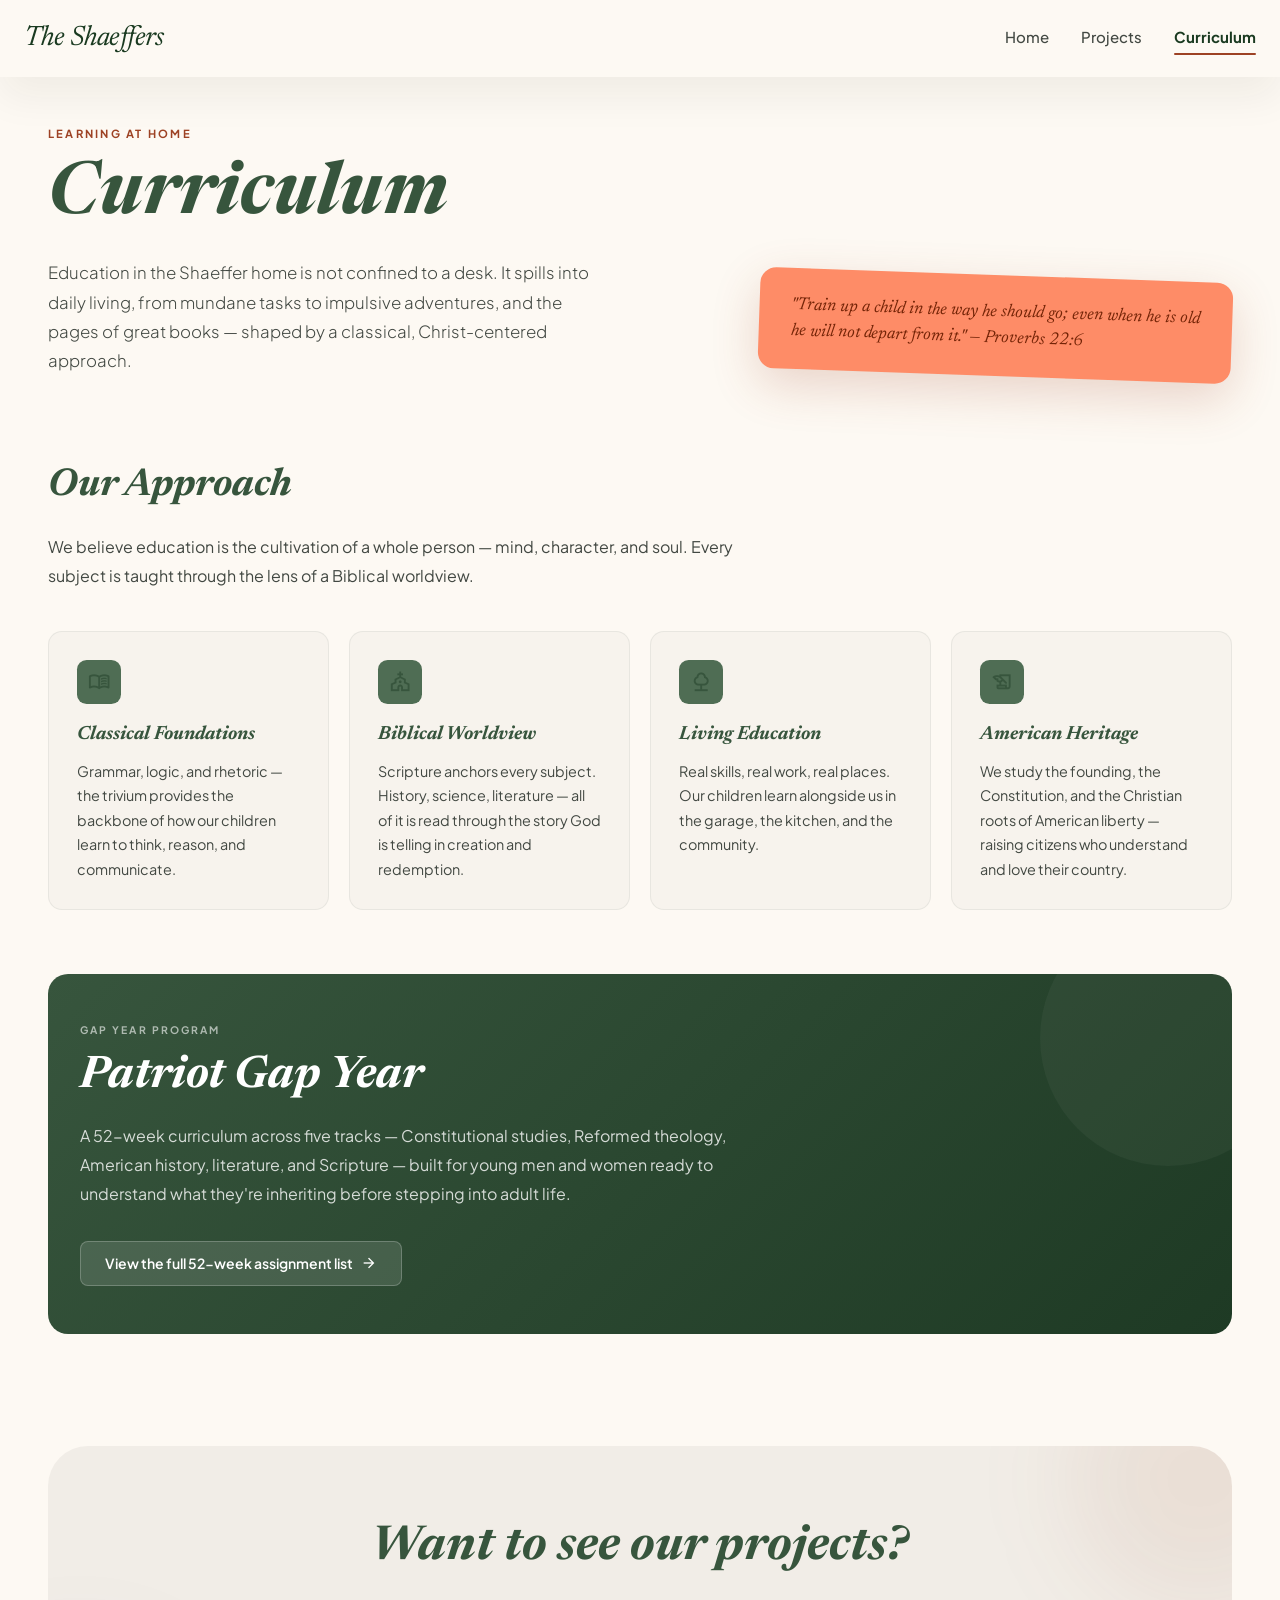
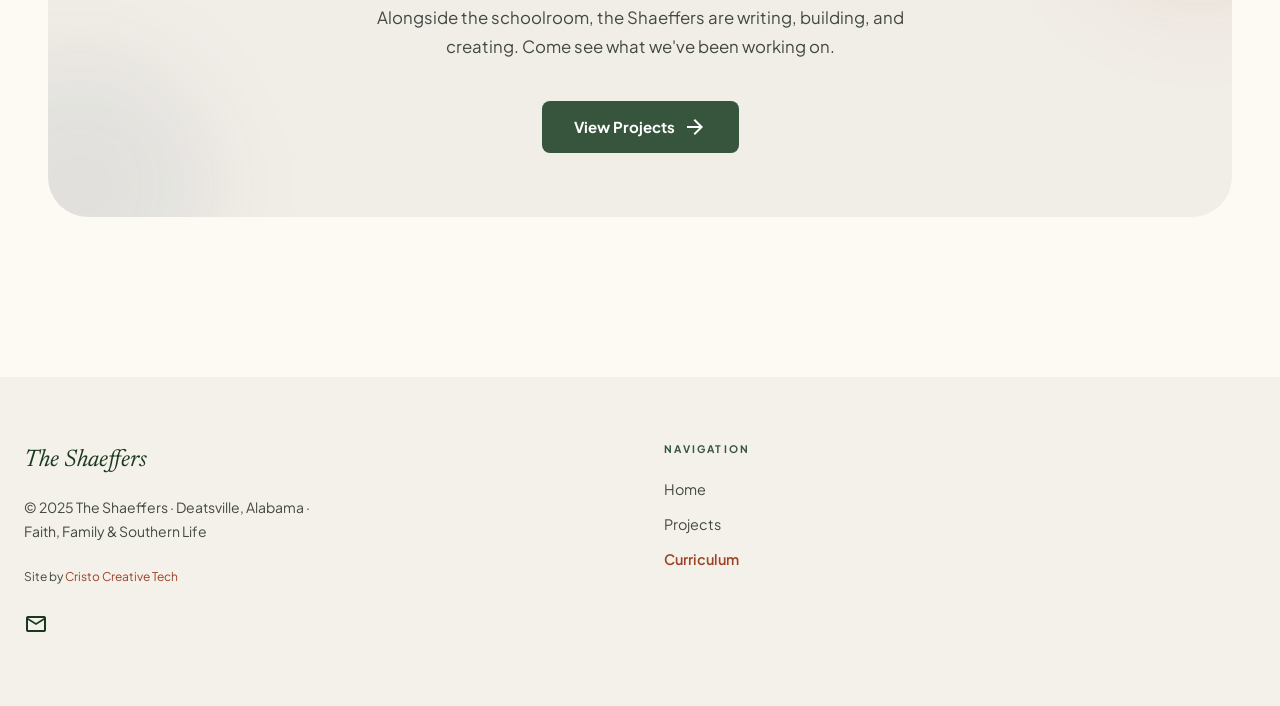
==== commit 69d48e0a: "fixing verbiage on curriculum" ====
--- a/curriculum.html
+++ b/curriculum.html
@@ -155,7 +155,7 @@
         <div>
           <span class="hero-interior__eyebrow">Learning at Home</span>
           <h1 class="hero-interior__headline">Curriculum</h1>
-          <p class="hero-interior__sub">Education in the Shaeffer home is not confined to a desk. It spills into the garden, the kitchen, the barn, and the pages of great books — shaped by a classical, Christ-centered approach.</p>
+          <p class="hero-interior__sub">Education in the Shaeffer home is not confined to a desk. It spills into daily living, from mundane tasks to impulsive adventures, and the pages of great books — shaped by a classical, Christ-centered approach.</p>
         </div>
         <div>
           <div class="hero-quote-card">
@@ -190,7 +190,7 @@
             <span class="material-symbols-outlined" aria-hidden="true">nature</span>
           </div>
           <h3 class="pillar-card__title">Living Education</h3>
-          <p class="pillar-card__body">Real skills, real work, real places. Our children learn alongside us in the garden, the kitchen, and the community.</p>
+          <p class="pillar-card__body">Real skills, real work, real places. Our children learn alongside us in the garage, the kitchen, and the community.</p>
         </div>
         <div class="pillar-card">
           <div class="pillar-card__icon">
--- a/styles.css
+++ b/styles.css
@@ -1161,3 +1161,39 @@
   from { opacity: 0; transform: translateY(1.5rem); }
   to   { opacity: 1; transform: translateY(0); }
 }
+
+/* ========================================
+   NAV TITLE WAVE
+   ======================================== */
+.nav-title .letter {
+  display: inline-block;
+  transition: color 0.3s ease;
+}
+.nav-title:hover .letter {
+  color: var(--c-secondary);
+  animation: letterWave 0.45s cubic-bezier(0.34, 1.56, 0.64, 1) both;
+  animation-delay: calc(var(--i) * 0.04s);
+}
+@keyframes letterWave {
+  0%   { transform: translateY(0)    rotate(0deg)  scale(1); }
+  35%  { transform: translateY(-7px) rotate(-5deg) scale(1.15); }
+  65%  { transform: translateY(3px)  rotate(3deg)  scale(0.92); }
+  82%  { transform: translateY(-2px) rotate(-1deg) scale(1.04); }
+  100% { transform: translateY(0)    rotate(0deg)  scale(1); }
+}
+
+/* ========================================
+   SCROLL SLIDE-IN
+   ======================================== */
+.slide-ready {
+  opacity: 0;
+  transition: opacity 0.75s ease, transform 0.75s cubic-bezier(0.25, 0.46, 0.45, 0.94);
+}
+.slide-ready.slide-from-left  { transform: translateX(-80px); }
+.slide-ready.slide-from-right { transform: translateX(80px); }
+.slide-ready.slide-in         { opacity: 1; transform: translateX(0); }
+
+@media (prefers-reduced-motion: reduce) {
+  .slide-ready { opacity: 1; transform: none; transition: none; }
+  .nav-title:hover .letter { animation: none; }
+}
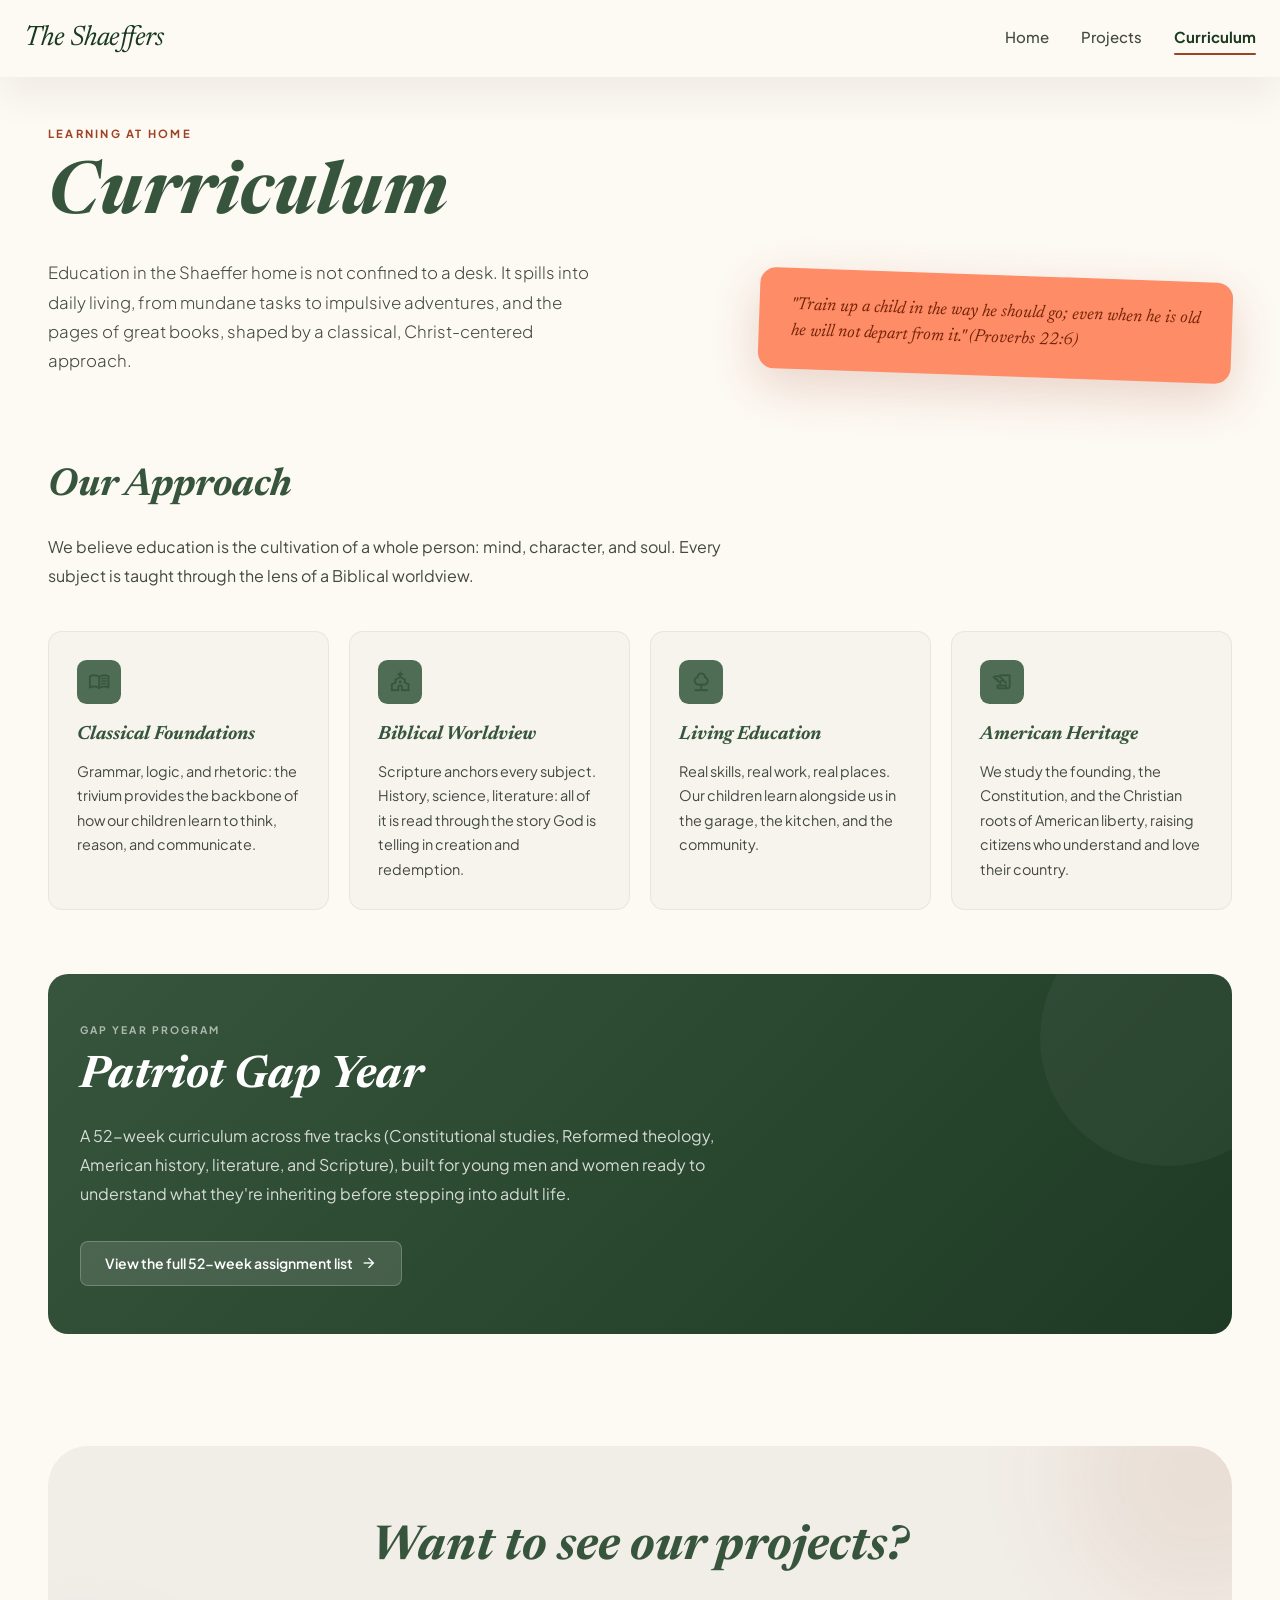
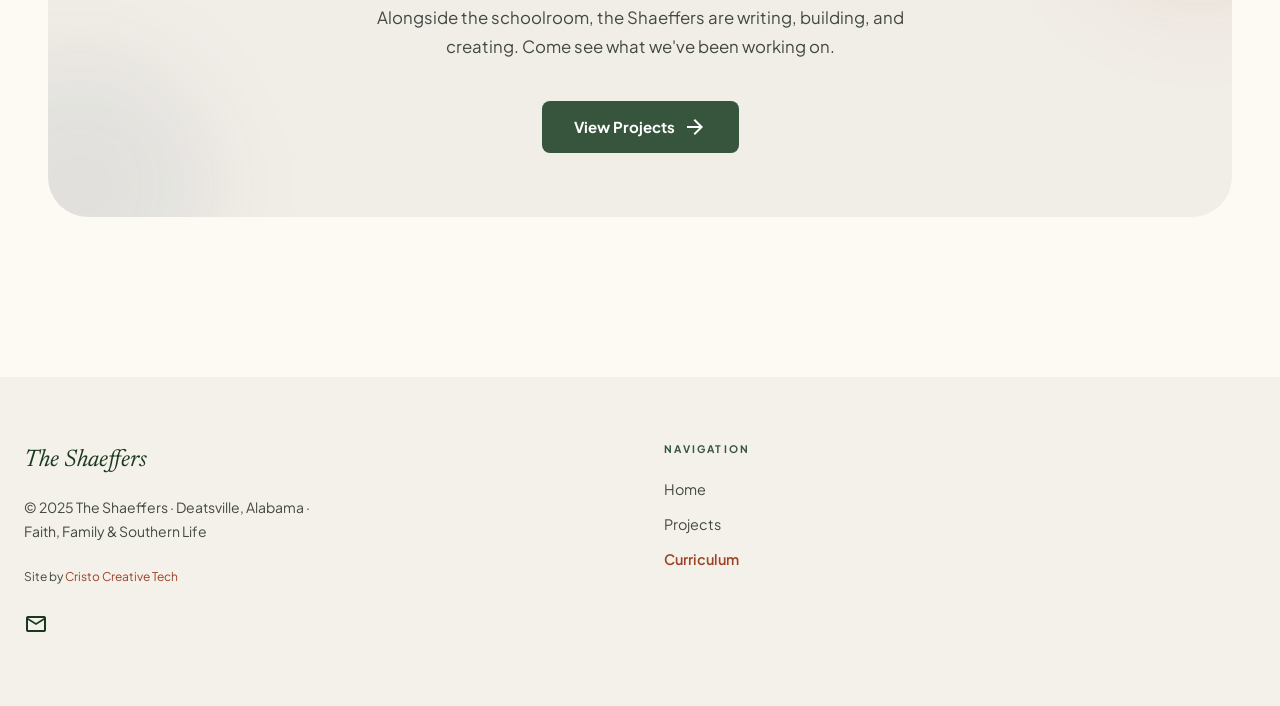
==== commit 0f1f2bef: "matching writing styles between family members" ====
--- a/curriculum.html
+++ b/curriculum.html
@@ -2,13 +2,24 @@
 <html lang="en">
 <head>
   <meta charset="UTF-8">
-  <meta name="viewport" content="width=device-width, initial-scale=1.0">
+  <!-- Google tag (gtag.js) -->
+  <script async src="https://www.googletagmanager.com/gtag/js?id=G-ZSSDC7WDNK"></script>
+  <script>
+    window.dataLayer = window.dataLayer || [];
+    function gtag(){dataLayer.push(arguments);}
+    gtag('js', new Date());
+    gtag('config', 'G-ZSSDC7WDNK');
+  </script>
+  <meta name="viewport" content="width=device-width, initial-scale=1.0, viewport-fit=cover">
   <title>Curriculum | The Shaeffers</title>
-  <meta name="description" content="The Shaeffer family's approach to homeschooling — classical education, Christian worldview, and the Patriot Gap Year program.">
+  <meta name="description" content="The Shaeffer family's approach to homeschooling: classical education, Christian worldview, and the Patriot Gap Year program.">
   <link rel="preconnect" href="https://fonts.googleapis.com">
   <link rel="preconnect" href="https://fonts.gstatic.com" crossorigin>
   <link href="https://fonts.googleapis.com/css2?family=Newsreader:ital,opsz,wght@0,6..72,200..800;1,6..72,200..800&family=Plus+Jakarta+Sans:wght@200..800&display=swap" rel="stylesheet">
   <link href="https://fonts.googleapis.com/css2?family=Material+Symbols+Outlined:opsz,wght,FILL,GRAD@20..48,100..700,0..1,-50..200" rel="stylesheet">
+  <link rel="manifest" href="/manifest.json">
+  <link rel="apple-touch-icon" href="/icons/icon.svg">
+  <meta name="theme-color" content="#37553d">
   <link rel="stylesheet" href="styles.css">
   <style>
     .curriculum-section {
@@ -155,11 +166,11 @@
         <div>
           <span class="hero-interior__eyebrow">Learning at Home</span>
           <h1 class="hero-interior__headline">Curriculum</h1>
-          <p class="hero-interior__sub">Education in the Shaeffer home is not confined to a desk. It spills into daily living, from mundane tasks to impulsive adventures, and the pages of great books — shaped by a classical, Christ-centered approach.</p>
+          <p class="hero-interior__sub">Education in the Shaeffer home is not confined to a desk. It spills into daily living, from mundane tasks to impulsive adventures, and the pages of great books, shaped by a classical, Christ-centered approach.</p>
         </div>
         <div>
           <div class="hero-quote-card">
-            <p>"Train up a child in the way he should go; even when he is old he will not depart from it." — Proverbs 22:6</p>
+            <p>"Train up a child in the way he should go; even when he is old he will not depart from it." (Proverbs 22:6)</p>
           </div>
         </div>
       </div>
@@ -168,7 +179,7 @@
     <!-- Pillars -->
     <div class="curriculum-section">
       <h2 class="curriculum-section__heading">Our Approach</h2>
-      <p class="curriculum-section__sub">We believe education is the cultivation of a whole person — mind, character, and soul. Every subject is taught through the lens of a Biblical worldview.</p>
+      <p class="curriculum-section__sub">We believe education is the cultivation of a whole person: mind, character, and soul. Every subject is taught through the lens of a Biblical worldview.</p>
 
       <div class="curriculum-pillars">
         <div class="pillar-card">
@@ -176,14 +187,14 @@
             <span class="material-symbols-outlined" aria-hidden="true">menu_book</span>
           </div>
           <h3 class="pillar-card__title">Classical Foundations</h3>
-          <p class="pillar-card__body">Grammar, logic, and rhetoric — the trivium provides the backbone of how our children learn to think, reason, and communicate.</p>
+          <p class="pillar-card__body">Grammar, logic, and rhetoric: the trivium provides the backbone of how our children learn to think, reason, and communicate.</p>
         </div>
         <div class="pillar-card">
           <div class="pillar-card__icon">
             <span class="material-symbols-outlined" aria-hidden="true">church</span>
           </div>
           <h3 class="pillar-card__title">Biblical Worldview</h3>
-          <p class="pillar-card__body">Scripture anchors every subject. History, science, literature — all of it is read through the story God is telling in creation and redemption.</p>
+          <p class="pillar-card__body">Scripture anchors every subject. History, science, literature: all of it is read through the story God is telling in creation and redemption.</p>
         </div>
         <div class="pillar-card">
           <div class="pillar-card__icon">
@@ -197,7 +208,7 @@
             <span class="material-symbols-outlined" aria-hidden="true">history_edu</span>
           </div>
           <h3 class="pillar-card__title">American Heritage</h3>
-          <p class="pillar-card__body">We study the founding, the Constitution, and the Christian roots of American liberty — raising citizens who understand and love their country.</p>
+          <p class="pillar-card__body">We study the founding, the Constitution, and the Christian roots of American liberty, raising citizens who understand and love their country.</p>
         </div>
       </div>
     </div>
@@ -207,7 +218,7 @@
       <div class="patriot-banner">
         <span class="patriot-banner__eyebrow">Gap Year Program</span>
         <h2 class="patriot-banner__title">Patriot Gap Year</h2>
-        <p class="patriot-banner__body">A 52-week curriculum across five tracks — Constitutional studies, Reformed theology, American history, literature, and Scripture — built for young men and women ready to understand what they're inheriting before stepping into adult life.</p>
+        <p class="patriot-banner__body">A 52-week curriculum across five tracks (Constitutional studies, Reformed theology, American history, literature, and Scripture), built for young men and women ready to understand what they're inheriting before stepping into adult life.</p>
         <a href="gapyear.html" class="patriot-banner__link">
           View the full 52-week assignment list
           <span class="material-symbols-outlined" aria-hidden="true">arrow_forward</span>
--- a/styles.css
+++ b/styles.css
@@ -1,4 +1,4 @@
-/* The Shaeffer Archivist — Design System */
+/* The Shaeffer Archivist Design System */
 
 /* ========================================
    DESIGN TOKENS
@@ -53,7 +53,7 @@
   color: var(--c-on-surface);
   line-height: 1.6;
   min-height: 100dvh;
-  padding-bottom: 5rem;
+  padding-bottom: calc(5rem + env(safe-area-inset-bottom));
 }
 img { display: block; max-width: 100%; height: auto; }
 a { color: inherit; text-decoration: none; }
@@ -129,7 +129,7 @@
   display: flex;
   justify-content: space-around;
   align-items: center;
-  padding: 0.75rem 1rem 1.5rem;
+  padding: 0.75rem 1rem calc(1.5rem + env(safe-area-inset-bottom));
   background: rgba(250, 248, 245, 0.96);
   backdrop-filter: blur(12px);
   -webkit-backdrop-filter: blur(12px);
@@ -175,7 +175,7 @@
 }
 
 /* ========================================
-   HERO — HOME PAGE
+   HERO / HOME PAGE
    ======================================== */
 .hero-home {
   position: relative;
